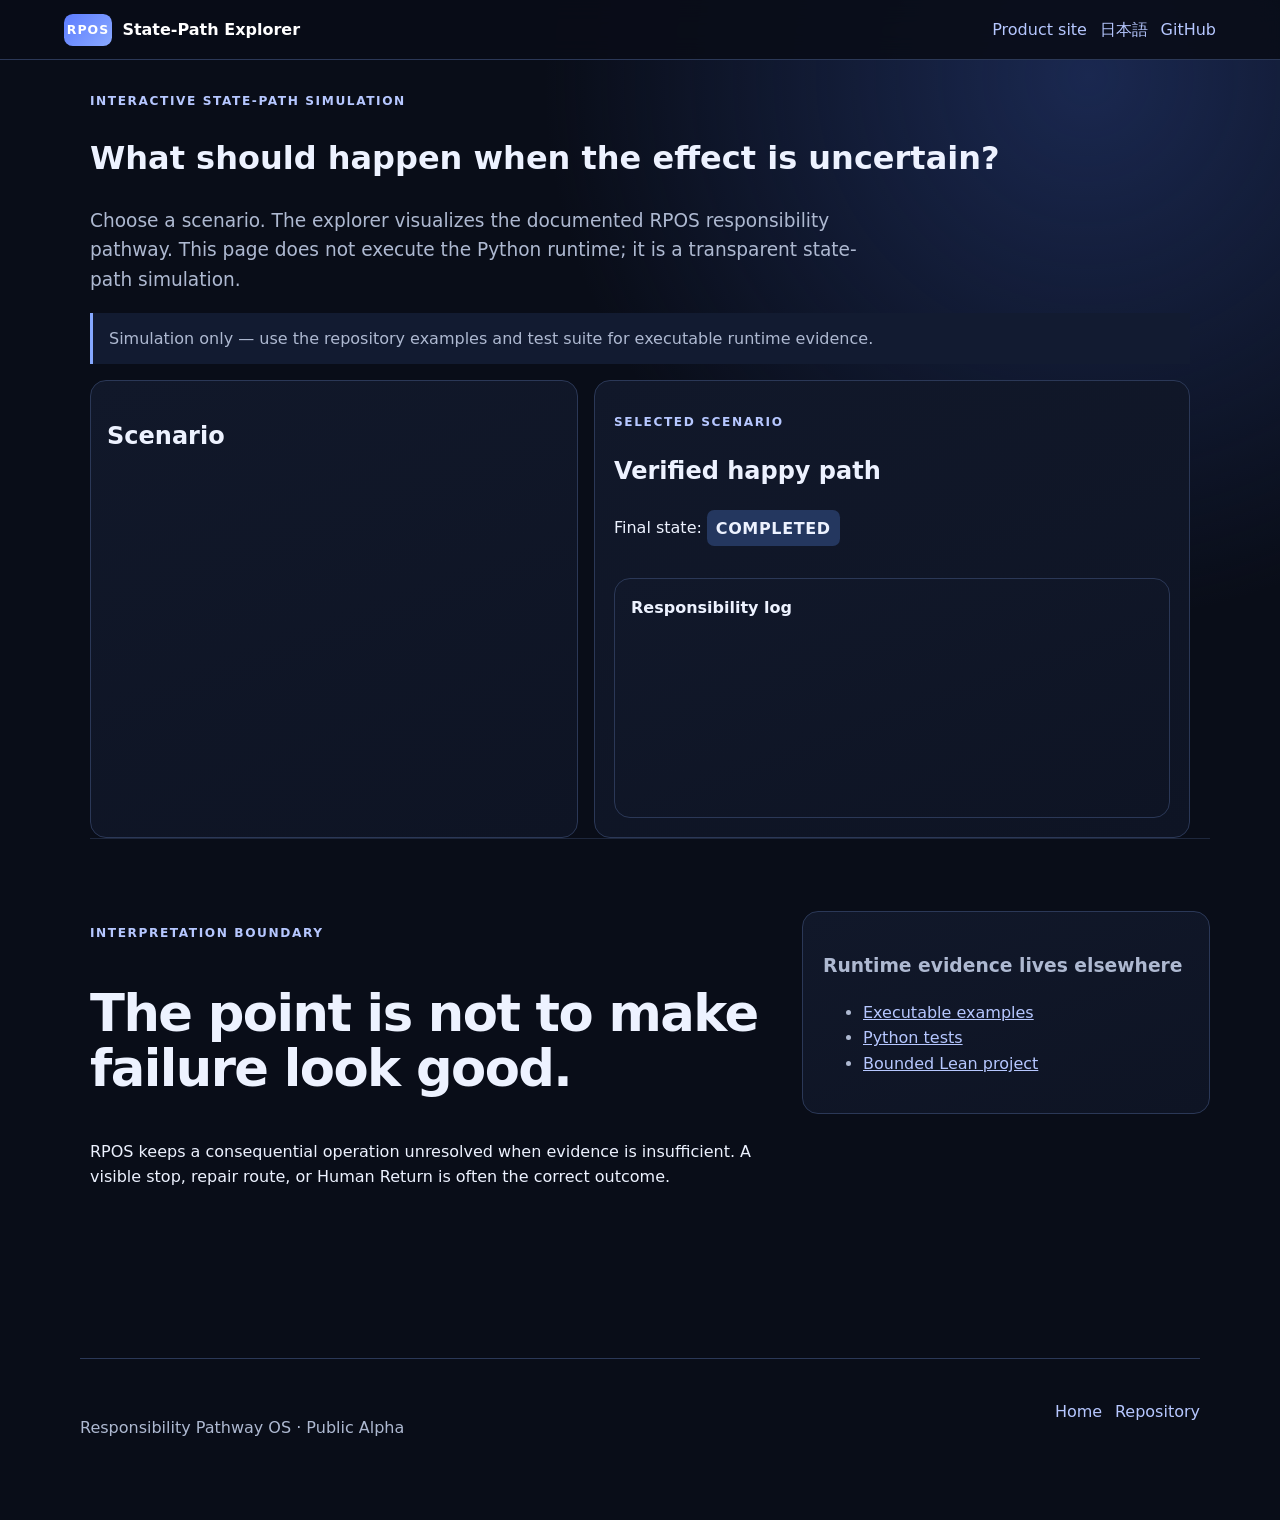
==== site/demo.html @ 3ea02a0c "site: add interactive RPOS state-path demo" ====
<!doctype html>
<html lang="en">
<head>
  <meta charset="utf-8">
  <meta name="viewport" content="width=device-width, initial-scale=1">
  <meta name="description" content="Interactive RPOS state-path explorer for verified, denied, ambiguous, restart, reconciliation, and authority-revalidation scenarios.">
  <title>RPOS State-Path Explorer</title>
  <link rel="stylesheet" href="styles.css">
  <script src="app.js" defer></script>
</head>
<body data-page="demo">
<header class="site-header"><a class="brand" href="index.html"><span class="brand-mark">RPOS</span><span>State-Path Explorer</span></a><nav><a href="index.html">Product site</a><a href="ja.html">日本語</a><a href="https://github.com/YutoriKomeiji/responsibility-pathway-os">GitHub</a></nav></header>
<main class="demo-shell">
<p class="eyebrow">Interactive state-path simulation</p>
<h1>What should happen when the effect is uncertain?</h1>
<p class="lede" id="demo-intro">Choose a scenario. The explorer visualizes the documented RPOS responsibility pathway. This page does not execute the Python runtime; it is a transparent state-path simulation.</p>
<p class="notice" id="demo-notice">Simulation only — use the repository examples and test suite for executable runtime evidence.</p>
<div class="demo-grid">
<section class="demo-panel" aria-labelledby="scenario-heading"><h2 id="scenario-heading">Scenario</h2><div class="scenario-list" id="scenario-list"></div></section>
<section class="state-card" aria-live="polite"><p class="eyebrow" id="scenario-label">Selected scenario</p><h2 id="scenario-title">Verified happy path</h2><p id="scenario-summary"></p><p>Final state: <span class="state-badge" id="state-badge">COMPLETED</span></p><div class="flow" id="state-flow"></div><div class="event-log"><strong>Responsibility log</strong><ol id="event-list"></ol></div></section>
</div>
<section class="section split"><div><p class="eyebrow">Interpretation boundary</p><h2>The point is not to make failure look good.</h2><p>RPOS keeps a consequential operation unresolved when evidence is insufficient. A visible stop, repair route, or Human Return is often the correct outcome.</p></div><aside class="boundary-card"><h3>Runtime evidence lives elsewhere</h3><ul><li><a href="https://github.com/YutoriKomeiji/responsibility-pathway-os/tree/main/examples">Executable examples</a></li><li><a href="https://github.com/YutoriKomeiji/responsibility-pathway-os/tree/main/tests">Python tests</a></li><li><a href="https://github.com/YutoriKomeiji/responsibility-pathway-os/tree/main/formal/lean">Bounded Lean project</a></li></ul></aside></section>
</main>
<footer><p>Responsibility Pathway OS · Public Alpha</p><nav><a href="index.html">Home</a><a href="https://github.com/YutoriKomeiji/responsibility-pathway-os">Repository</a></nav></footer>
</body>
</html>
---- site/styles.css ----
:root{font-family:Inter,ui-sans-serif,system-ui,-apple-system,BlinkMacSystemFont,"Segoe UI",sans-serif;color:#edf2ff;background:#090d18;line-height:1.6;--panel:#11182a;--panel2:#17223a;--line:#2b3857;--accent:#86a8ff;--accent2:#b6c7ff;--muted:#aeb9d1;--danger:#ffb1b1;--ok:#a8efc1}*{box-sizing:border-box}html{scroll-behavior:smooth}body{margin:0;background:radial-gradient(circle at 85% 5%,#1a2850 0,transparent 34rem),#090d18;color:#edf2ff}a{color:var(--accent2)}.skip-link{position:absolute;left:-9999px}.skip-link:focus{left:1rem;top:1rem;z-index:10;background:#fff;color:#111;padding:.6rem}.site-header{position:sticky;top:0;z-index:5;display:flex;justify-content:space-between;align-items:center;gap:1rem;padding:.85rem max(1.2rem,5vw);background:rgba(9,13,24,.9);backdrop-filter:blur(12px);border-bottom:1px solid var(--line)}.brand{display:flex;align-items:center;gap:.65rem;text-decoration:none;color:#fff;font-weight:700}.brand-mark{display:grid;place-items:center;width:3rem;height:2rem;border-radius:.55rem;background:linear-gradient(135deg,#5c7cff,#8aa9ff);font-size:.78rem;letter-spacing:.08em}.site-header nav,.actions,footer nav{display:flex;gap:.8rem;flex-wrap:wrap}.site-header nav a,footer a{text-decoration:none}.hero,.section,footer{width:min(1120px,90vw);margin:auto}.hero{min-height:72vh;display:grid;grid-template-columns:1.25fr .75fr;gap:3rem;align-items:center;padding:6rem 0}.eyebrow{text-transform:uppercase;letter-spacing:.13em;font-size:.76rem;color:var(--accent2);font-weight:700}.hero h1,.section h2{line-height:1.08;letter-spacing:-.03em}.hero h1{font-size:clamp(2.7rem,6vw,5.2rem);margin:.4rem 0 1.2rem}.lede{font-size:1.16rem;color:var(--muted);max-width:68ch}.button{display:inline-block;border:1px solid var(--line);padding:.75rem 1rem;border-radius:.65rem;text-decoration:none;font-weight:700}.button.primary{background:linear-gradient(135deg,#5e7fff,#86a8ff);color:#09111f;border:0}.button.secondary{background:#121a2c;color:#eef3ff}.pathway-card,.boundary-card,.feature-grid article,.demo-panel,.state-card,.event-log{background:linear-gradient(160deg,var(--panel),#0e1424);border:1px solid var(--line);border-radius:1rem}.pathway-card{padding:1.4rem;display:grid;gap:.55rem;text-align:center}.node{padding:.75rem;border-radius:.65rem;background:#17213a}.node.accent{background:#263a70}.section{padding:4.5rem 0;border-top:1px solid rgba(71,89,128,.34)}.section h2{font-size:clamp(2rem,4vw,3.5rem);max-width:19ch}.feature-grid{display:grid;grid-template-columns:repeat(3,1fr);gap:1rem}.feature-grid article,.boundary-card{padding:1.25rem}.feature-grid p,.boundary-card,.section>p{color:var(--muted)}.split{display:grid;grid-template-columns:1.25fr .75fr;gap:2rem;align-items:start}.flow{display:flex;flex-wrap:wrap;gap:.7rem;align-items:center}.flow span{padding:.65rem .8rem;border:1px solid var(--line);border-radius:.6rem;background:#121b30}.quick-start pre{overflow:auto;padding:1.1rem;border:1px solid var(--line);border-radius:.85rem;background:#050912;color:#d8e3ff}footer{padding:2.5rem 0 4rem;border-top:1px solid var(--line);display:flex;justify-content:space-between;gap:1rem;color:var(--muted)}.demo-shell{width:min(1100px,92vw);margin:2rem auto 5rem}.demo-grid{display:grid;grid-template-columns:.9fr 1.1fr;gap:1rem}.demo-panel{padding:1rem}.scenario-list{display:grid;gap:.65rem}.scenario-list button{appearance:none;text-align:left;padding:.8rem;border-radius:.65rem;border:1px solid var(--line);background:#111a2e;color:#eef3ff;cursor:pointer}.scenario-list button[aria-pressed="true"]{border-color:var(--accent);background:#203361}.state-card{padding:1.2rem}.state-badge{display:inline-block;padding:.32rem .55rem;border-radius:.45rem;background:#24375f;font-weight:800;letter-spacing:.04em}.state-badge.warn{background:#553b24;color:#ffd9a3}.state-badge.stop{background:#552c39;color:#ffd0da}.state-badge.ok{background:#214d36;color:#c9f7d9}.event-log{margin-top:1rem;padding:1rem;min-height:15rem}.event-log ol{margin:.5rem 0;padding-left:1.2rem}.notice{padding:.8rem 1rem;border-left:3px solid var(--accent);background:#121b31;color:var(--muted)}@media(max-width:800px){.site-header{align-items:flex-start;flex-direction:column}.hero,.split,.demo-grid{grid-template-columns:1fr}.hero{padding:4rem 0}.feature-grid{grid-template-columns:1fr}.site-header nav{font-size:.9rem}footer{flex-direction:column}}@media(prefers-reduced-motion:reduce){html{scroll-behavior:auto}*,*::before,*::after{animation-duration:.001ms!important;animation-iteration-count:1!important;transition-duration:.001ms!important}}
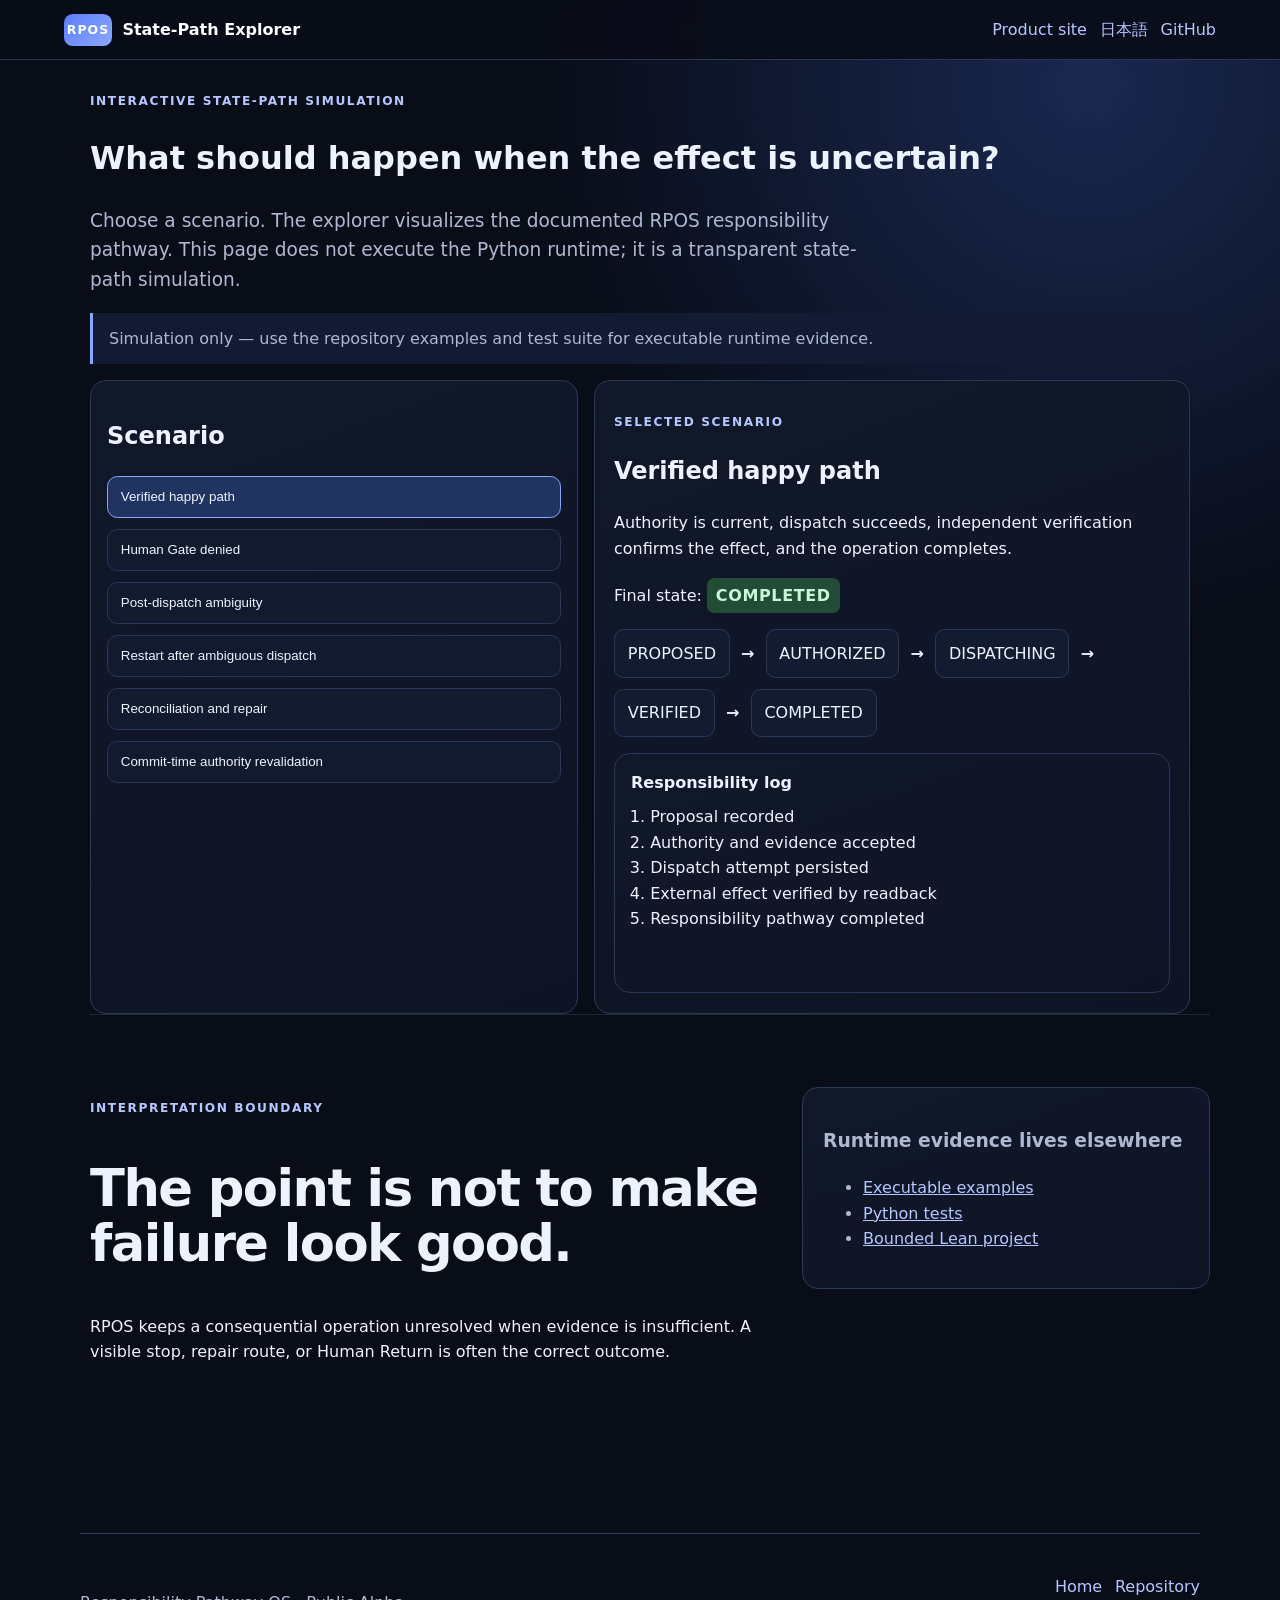
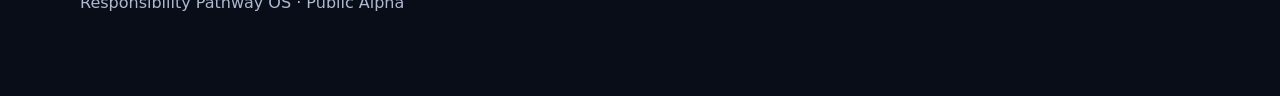
==== commit 1cb61837: "site: localize Japanese demo with welcoming tone" ====
--- a/site/demo.html
+++ b/site/demo.html
@@ -4,23 +4,23 @@
   <meta charset="utf-8">
   <meta name="viewport" content="width=device-width, initial-scale=1">
   <meta name="description" content="Interactive RPOS state-path explorer for verified, denied, ambiguous, restart, reconciliation, and authority-revalidation scenarios.">
-  <title>RPOS State-Path Explorer</title>
+  <title id="page-title">RPOS State-Path Explorer</title>
   <link rel="stylesheet" href="styles.css">
   <script src="app.js" defer></script>
 </head>
 <body data-page="demo">
-<header class="site-header"><a class="brand" href="index.html"><span class="brand-mark">RPOS</span><span>State-Path Explorer</span></a><nav><a href="index.html">Product site</a><a href="ja.html">日本語</a><a href="https://github.com/YutoriKomeiji/responsibility-pathway-os">GitHub</a></nav></header>
+<header class="site-header"><a class="brand" href="index.html"><span class="brand-mark">RPOS</span><span id="brand-subtitle">State-Path Explorer</span></a><nav><a id="nav-product" href="index.html">Product site</a><a href="ja.html">日本語</a><a href="https://github.com/YutoriKomeiji/responsibility-pathway-os">GitHub</a></nav></header>
 <main class="demo-shell">
-<p class="eyebrow">Interactive state-path simulation</p>
-<h1>What should happen when the effect is uncertain?</h1>
+<p class="eyebrow" id="demo-eyebrow">Interactive state-path simulation</p>
+<h1 id="demo-heading">What should happen when the effect is uncertain?</h1>
 <p class="lede" id="demo-intro">Choose a scenario. The explorer visualizes the documented RPOS responsibility pathway. This page does not execute the Python runtime; it is a transparent state-path simulation.</p>
 <p class="notice" id="demo-notice">Simulation only — use the repository examples and test suite for executable runtime evidence.</p>
 <div class="demo-grid">
 <section class="demo-panel" aria-labelledby="scenario-heading"><h2 id="scenario-heading">Scenario</h2><div class="scenario-list" id="scenario-list"></div></section>
-<section class="state-card" aria-live="polite"><p class="eyebrow" id="scenario-label">Selected scenario</p><h2 id="scenario-title">Verified happy path</h2><p id="scenario-summary"></p><p>Final state: <span class="state-badge" id="state-badge">COMPLETED</span></p><div class="flow" id="state-flow"></div><div class="event-log"><strong>Responsibility log</strong><ol id="event-list"></ol></div></section>
+<section class="state-card" aria-live="polite"><p class="eyebrow" id="scenario-label">Selected scenario</p><h2 id="scenario-title">Verified happy path</h2><p id="scenario-summary"></p><p><span id="final-state-label">Final state</span>: <span class="state-badge" id="state-badge">COMPLETED</span></p><div class="flow" id="state-flow"></div><div class="event-log"><strong id="responsibility-log-label">Responsibility log</strong><ol id="event-list"></ol></div></section>
 </div>
-<section class="section split"><div><p class="eyebrow">Interpretation boundary</p><h2>The point is not to make failure look good.</h2><p>RPOS keeps a consequential operation unresolved when evidence is insufficient. A visible stop, repair route, or Human Return is often the correct outcome.</p></div><aside class="boundary-card"><h3>Runtime evidence lives elsewhere</h3><ul><li><a href="https://github.com/YutoriKomeiji/responsibility-pathway-os/tree/main/examples">Executable examples</a></li><li><a href="https://github.com/YutoriKomeiji/responsibility-pathway-os/tree/main/tests">Python tests</a></li><li><a href="https://github.com/YutoriKomeiji/responsibility-pathway-os/tree/main/formal/lean">Bounded Lean project</a></li></ul></aside></section>
+<section class="section split"><div><p class="eyebrow" id="boundary-eyebrow">Interpretation boundary</p><h2 id="boundary-heading">The point is not to make failure look good.</h2><p id="boundary-copy">RPOS keeps a consequential operation unresolved when evidence is insufficient. A visible stop, repair route, or Human Return is often the correct outcome.</p></div><aside class="boundary-card"><h3 id="runtime-evidence-heading">Runtime evidence lives elsewhere</h3><ul><li><a id="runtime-example-link" href="https://github.com/YutoriKomeiji/responsibility-pathway-os/tree/main/examples">Executable examples</a></li><li><a id="runtime-test-link" href="https://github.com/YutoriKomeiji/responsibility-pathway-os/tree/main/tests">Python tests</a></li><li><a id="runtime-lean-link" href="https://github.com/YutoriKomeiji/responsibility-pathway-os/tree/main/formal/lean">Bounded Lean project</a></li></ul></aside></section>
 </main>
-<footer><p>Responsibility Pathway OS · Public Alpha</p><nav><a href="index.html">Home</a><a href="https://github.com/YutoriKomeiji/responsibility-pathway-os">Repository</a></nav></footer>
+<footer><p>Responsibility Pathway OS · Public Alpha</p><nav><a id="footer-home" href="index.html">Home</a><a id="footer-repository" href="https://github.com/YutoriKomeiji/responsibility-pathway-os">Repository</a></nav></footer>
 </body>
 </html>
--- a/site/styles.css
+++ b/site/styles.css
@@ -1 +1 @@
-:root{font-family:Inter,ui-sans-serif,system-ui,-apple-system,BlinkMacSystemFont,"Segoe UI",sans-serif;color:#edf2ff;background:#090d18;line-height:1.6;--panel:#11182a;--panel2:#17223a;--line:#2b3857;--accent:#86a8ff;--accent2:#b6c7ff;--muted:#aeb9d1;--danger:#ffb1b1;--ok:#a8efc1}*{box-sizing:border-box}html{scroll-behavior:smooth}body{margin:0;background:radial-gradient(circle at 85% 5%,#1a2850 0,transparent 34rem),#090d18;color:#edf2ff}a{color:var(--accent2)}.skip-link{position:absolute;left:-9999px}.skip-link:focus{left:1rem;top:1rem;z-index:10;background:#fff;color:#111;padding:.6rem}.site-header{position:sticky;top:0;z-index:5;display:flex;justify-content:space-between;align-items:center;gap:1rem;padding:.85rem max(1.2rem,5vw);background:rgba(9,13,24,.9);backdrop-filter:blur(12px);border-bottom:1px solid var(--line)}.brand{display:flex;align-items:center;gap:.65rem;text-decoration:none;color:#fff;font-weight:700}.brand-mark{display:grid;place-items:center;width:3rem;height:2rem;border-radius:.55rem;background:linear-gradient(135deg,#5c7cff,#8aa9ff);font-size:.78rem;letter-spacing:.08em}.site-header nav,.actions,footer nav{display:flex;gap:.8rem;flex-wrap:wrap}.site-header nav a,footer a{text-decoration:none}.hero,.section,footer{width:min(1120px,90vw);margin:auto}.hero{min-height:72vh;display:grid;grid-template-columns:1.25fr .75fr;gap:3rem;align-items:center;padding:6rem 0}.eyebrow{text-transform:uppercase;letter-spacing:.13em;font-size:.76rem;color:var(--accent2);font-weight:700}.hero h1,.section h2{line-height:1.08;letter-spacing:-.03em}.hero h1{font-size:clamp(2.7rem,6vw,5.2rem);margin:.4rem 0 1.2rem}.lede{font-size:1.16rem;color:var(--muted);max-width:68ch}.button{display:inline-block;border:1px solid var(--line);padding:.75rem 1rem;border-radius:.65rem;text-decoration:none;font-weight:700}.button.primary{background:linear-gradient(135deg,#5e7fff,#86a8ff);color:#09111f;border:0}.button.secondary{background:#121a2c;color:#eef3ff}.pathway-card,.boundary-card,.feature-grid article,.demo-panel,.state-card,.event-log{background:linear-gradient(160deg,var(--panel),#0e1424);border:1px solid var(--line);border-radius:1rem}.pathway-card{padding:1.4rem;display:grid;gap:.55rem;text-align:center}.node{padding:.75rem;border-radius:.65rem;background:#17213a}.node.accent{background:#263a70}.section{padding:4.5rem 0;border-top:1px solid rgba(71,89,128,.34)}.section h2{font-size:clamp(2rem,4vw,3.5rem);max-width:19ch}.feature-grid{display:grid;grid-template-columns:repeat(3,1fr);gap:1rem}.feature-grid article,.boundary-card{padding:1.25rem}.feature-grid p,.boundary-card,.section>p{color:var(--muted)}.split{display:grid;grid-template-columns:1.25fr .75fr;gap:2rem;align-items:start}.flow{display:flex;flex-wrap:wrap;gap:.7rem;align-items:center}.flow span{padding:.65rem .8rem;border:1px solid var(--line);border-radius:.6rem;background:#121b30}.quick-start pre{overflow:auto;padding:1.1rem;border:1px solid var(--line);border-radius:.85rem;background:#050912;color:#d8e3ff}footer{padding:2.5rem 0 4rem;border-top:1px solid var(--line);display:flex;justify-content:space-between;gap:1rem;color:var(--muted)}.demo-shell{width:min(1100px,92vw);margin:2rem auto 5rem}.demo-grid{display:grid;grid-template-columns:.9fr 1.1fr;gap:1rem}.demo-panel{padding:1rem}.scenario-list{display:grid;gap:.65rem}.scenario-list button{appearance:none;text-align:left;padding:.8rem;border-radius:.65rem;border:1px solid var(--line);background:#111a2e;color:#eef3ff;cursor:pointer}.scenario-list button[aria-pressed="true"]{border-color:var(--accent);background:#203361}.state-card{padding:1.2rem}.state-badge{display:inline-block;padding:.32rem .55rem;border-radius:.45rem;background:#24375f;font-weight:800;letter-spacing:.04em}.state-badge.warn{background:#553b24;color:#ffd9a3}.state-badge.stop{background:#552c39;color:#ffd0da}.state-badge.ok{background:#214d36;color:#c9f7d9}.event-log{margin-top:1rem;padding:1rem;min-height:15rem}.event-log ol{margin:.5rem 0;padding-left:1.2rem}.notice{padding:.8rem 1rem;border-left:3px solid var(--accent);background:#121b31;color:var(--muted)}@media(max-width:800px){.site-header{align-items:flex-start;flex-direction:column}.hero,.split,.demo-grid{grid-template-columns:1fr}.hero{padding:4rem 0}.feature-grid{grid-template-columns:1fr}.site-header nav{font-size:.9rem}footer{flex-direction:column}}@media(prefers-reduced-motion:reduce){html{scroll-behavior:auto}*,*::before,*::after{animation-duration:.001ms!important;animation-iteration-count:1!important;transition-duration:.001ms!important}}
+:root{font-family:Inter,ui-sans-serif,system-ui,-apple-system,BlinkMacSystemFont,"Segoe UI",sans-serif;color:#edf2ff;background:#090d18;line-height:1.6;--panel:#11182a;--panel2:#17223a;--line:#2b3857;--accent:#86a8ff;--accent2:#b6c7ff;--muted:#aeb9d1;--danger:#ffb1b1;--ok:#a8efc1}*{box-sizing:border-box}html{scroll-behavior:smooth}body{margin:0;background:radial-gradient(circle at 85% 5%,#1a2850 0,transparent 34rem),#090d18;color:#edf2ff}a{color:var(--accent2)}.skip-link{position:absolute;left:-9999px}.skip-link:focus{left:1rem;top:1rem;z-index:10;background:#fff;color:#111;padding:.6rem}.site-header{position:sticky;top:0;z-index:5;display:flex;justify-content:space-between;align-items:center;gap:1rem;padding:.85rem max(1.2rem,5vw);background:rgba(9,13,24,.9);backdrop-filter:blur(12px);border-bottom:1px solid var(--line)}.brand{display:flex;align-items:center;gap:.65rem;text-decoration:none;color:#fff;font-weight:700}.brand-mark{display:grid;place-items:center;width:3rem;height:2rem;border-radius:.55rem;background:linear-gradient(135deg,#5c7cff,#8aa9ff);font-size:.78rem;letter-spacing:.08em}.site-header nav,.actions,footer nav{display:flex;gap:.8rem;flex-wrap:wrap}.site-header nav a,footer a{text-decoration:none}.hero,.section,footer{width:min(1120px,90vw);margin:auto}.hero{min-height:72vh;display:grid;grid-template-columns:1.25fr .75fr;gap:3rem;align-items:center;padding:6rem 0}.eyebrow{text-transform:uppercase;letter-spacing:.13em;font-size:.76rem;color:var(--accent2);font-weight:700}.hero h1,.section h2{line-height:1.08;letter-spacing:-.03em}.hero h1{font-size:clamp(2.7rem,6vw,5.2rem);margin:.4rem 0 1.2rem}.lede{font-size:1.16rem;color:var(--muted);max-width:68ch}.button{display:inline-block;border:1px solid var(--line);padding:.75rem 1rem;border-radius:.65rem;text-decoration:none;font-weight:700}.button.primary{background:linear-gradient(135deg,#5e7fff,#86a8ff);color:#09111f;border:0}.button.secondary{background:#121a2c;color:#eef3ff}.pathway-card,.boundary-card,.feature-grid article,.demo-panel,.state-card,.event-log{background:linear-gradient(160deg,var(--panel),#0e1424);border:1px solid var(--line);border-radius:1rem}.pathway-card{padding:1.4rem;display:grid;gap:.55rem;text-align:center}.node{padding:.75rem;border-radius:.65rem;background:#17213a}.node.accent{background:#263a70}.section{padding:4.5rem 0;border-top:1px solid rgba(71,89,128,.34)}.section h2{font-size:clamp(2rem,4vw,3.5rem);max-width:19ch}.feature-grid{display:grid;grid-template-columns:repeat(3,1fr);gap:1rem}.feature-grid article,.boundary-card{padding:1.25rem}.feature-grid p,.boundary-card,.section>p{color:var(--muted)}.split{display:grid;grid-template-columns:1.25fr .75fr;gap:2rem;align-items:start}.flow{display:flex;flex-wrap:wrap;gap:.7rem;align-items:center}.flow span{padding:.65rem .8rem;border:1px solid var(--line);border-radius:.6rem;background:#121b30}.quick-start pre{overflow:auto;padding:1.1rem;border:1px solid var(--line);border-radius:.85rem;background:#050912;color:#d8e3ff}footer{padding:2.5rem 0 4rem;border-top:1px solid var(--line);display:flex;justify-content:space-between;gap:1rem;color:var(--muted)}.demo-shell{width:min(1100px,92vw);margin:2rem auto 5rem}.demo-grid{display:grid;grid-template-columns:.9fr 1.1fr;gap:1rem}.demo-panel{padding:1rem}.scenario-list{display:grid;gap:.65rem}.scenario-list button{appearance:none;text-align:left;padding:.8rem;border-radius:.65rem;border:1px solid var(--line);background:#111a2e;color:#eef3ff;cursor:pointer}.scenario-list button[aria-pressed="true"]{border-color:var(--accent);background:#203361}.state-card{padding:1.2rem}.state-badge{display:inline-block;padding:.32rem .55rem;border-radius:.45rem;background:#24375f;font-weight:800;letter-spacing:.04em}.state-badge.warn{background:#553b24;color:#ffd9a3}.state-badge.stop{background:#552c39;color:#ffd0da}.state-badge.ok{background:#214d36;color:#c9f7d9}.event-log{margin-top:1rem;padding:1rem;min-height:15rem}.event-log ol{margin:.5rem 0;padding-left:1.2rem}.notice{padding:.8rem 1rem;border-left:3px solid var(--accent);background:#121b31;color:var(--muted)}.assurance-shell{width:min(1120px,90vw);margin:auto}.assurance-hero{padding:5rem 0 2.5rem}.assurance-hero h1{font-size:clamp(2.5rem,5vw,4.5rem);line-height:1.05;letter-spacing:-.03em;max-width:18ch;margin:.4rem 0 1.2rem}.assurance-summary{display:grid;grid-template-columns:repeat(4,1fr);gap:.85rem;margin-bottom:3rem}.assurance-summary article{padding:1rem;border:1px solid var(--line);border-radius:.85rem;background:linear-gradient(160deg,var(--panel),#0e1424);min-width:0}.summary-label{display:block;color:var(--muted);font-size:.78rem;text-transform:uppercase;letter-spacing:.08em}.assurance-summary strong{display:block;margin-top:.35rem;overflow-wrap:anywhere}.assurance-section{width:100%}.section-heading{display:flex;justify-content:space-between;gap:2rem;align-items:end}.section-heading>p{max-width:40ch;color:var(--muted)}.assurance-list{display:grid;gap:1rem;margin-top:1.5rem}.assurance-card{padding:1.25rem;border:1px solid var(--line);border-radius:1rem;background:linear-gradient(160deg,var(--panel),#0e1424)}.assurance-card-head{display:flex;justify-content:space-between;gap:1rem;align-items:flex-start}.assurance-card h3{margin:.25rem 0 .5rem;font-size:1.35rem}.assurance-id{font-family:ui-monospace,SFMono-Regular,Menlo,monospace;color:var(--muted);font-size:.78rem}.assurance-status{white-space:nowrap;padding:.32rem .6rem;border-radius:999px;font-size:.78rem;font-weight:800}.assurance-status.ok{background:#214d36;color:#c9f7d9}.assurance-status.warn{background:#553b24;color:#ffd9a3}.assurance-field{display:grid;grid-template-columns:10rem 1fr;gap:1rem;padding:.8rem 0;border-top:1px solid rgba(71,89,128,.34)}.assurance-label{color:var(--muted);font-size:.82rem;font-weight:700}.assurance-field p{margin:0}.assurance-tests{margin:0;padding-left:1.1rem}.assurance-tests small,.assurance-field small{color:var(--muted)}.assurance-error{margin-top:1rem}.boundary-card p{color:var(--muted)}@media(max-width:800px){.site-header{align-items:flex-start;flex-direction:column}.hero,.split,.demo-grid{grid-template-columns:1fr}.hero{padding:4rem 0}.feature-grid{grid-template-columns:1fr}.site-header nav{font-size:.9rem}footer{flex-direction:column}.assurance-summary{grid-template-columns:1fr 1fr}.section-heading{display:block}.assurance-field{grid-template-columns:1fr;gap:.25rem}.assurance-card-head{display:block}.assurance-status{display:inline-block;margin-bottom:.5rem}}@media(max-width:520px){.assurance-summary{grid-template-columns:1fr}}@media(prefers-reduced-motion:reduce){html{scroll-behavior:auto}*,*::before,*::after{animation-duration:.001ms!important;animation-iteration-count:1!important;transition-duration:.001ms!important}}
